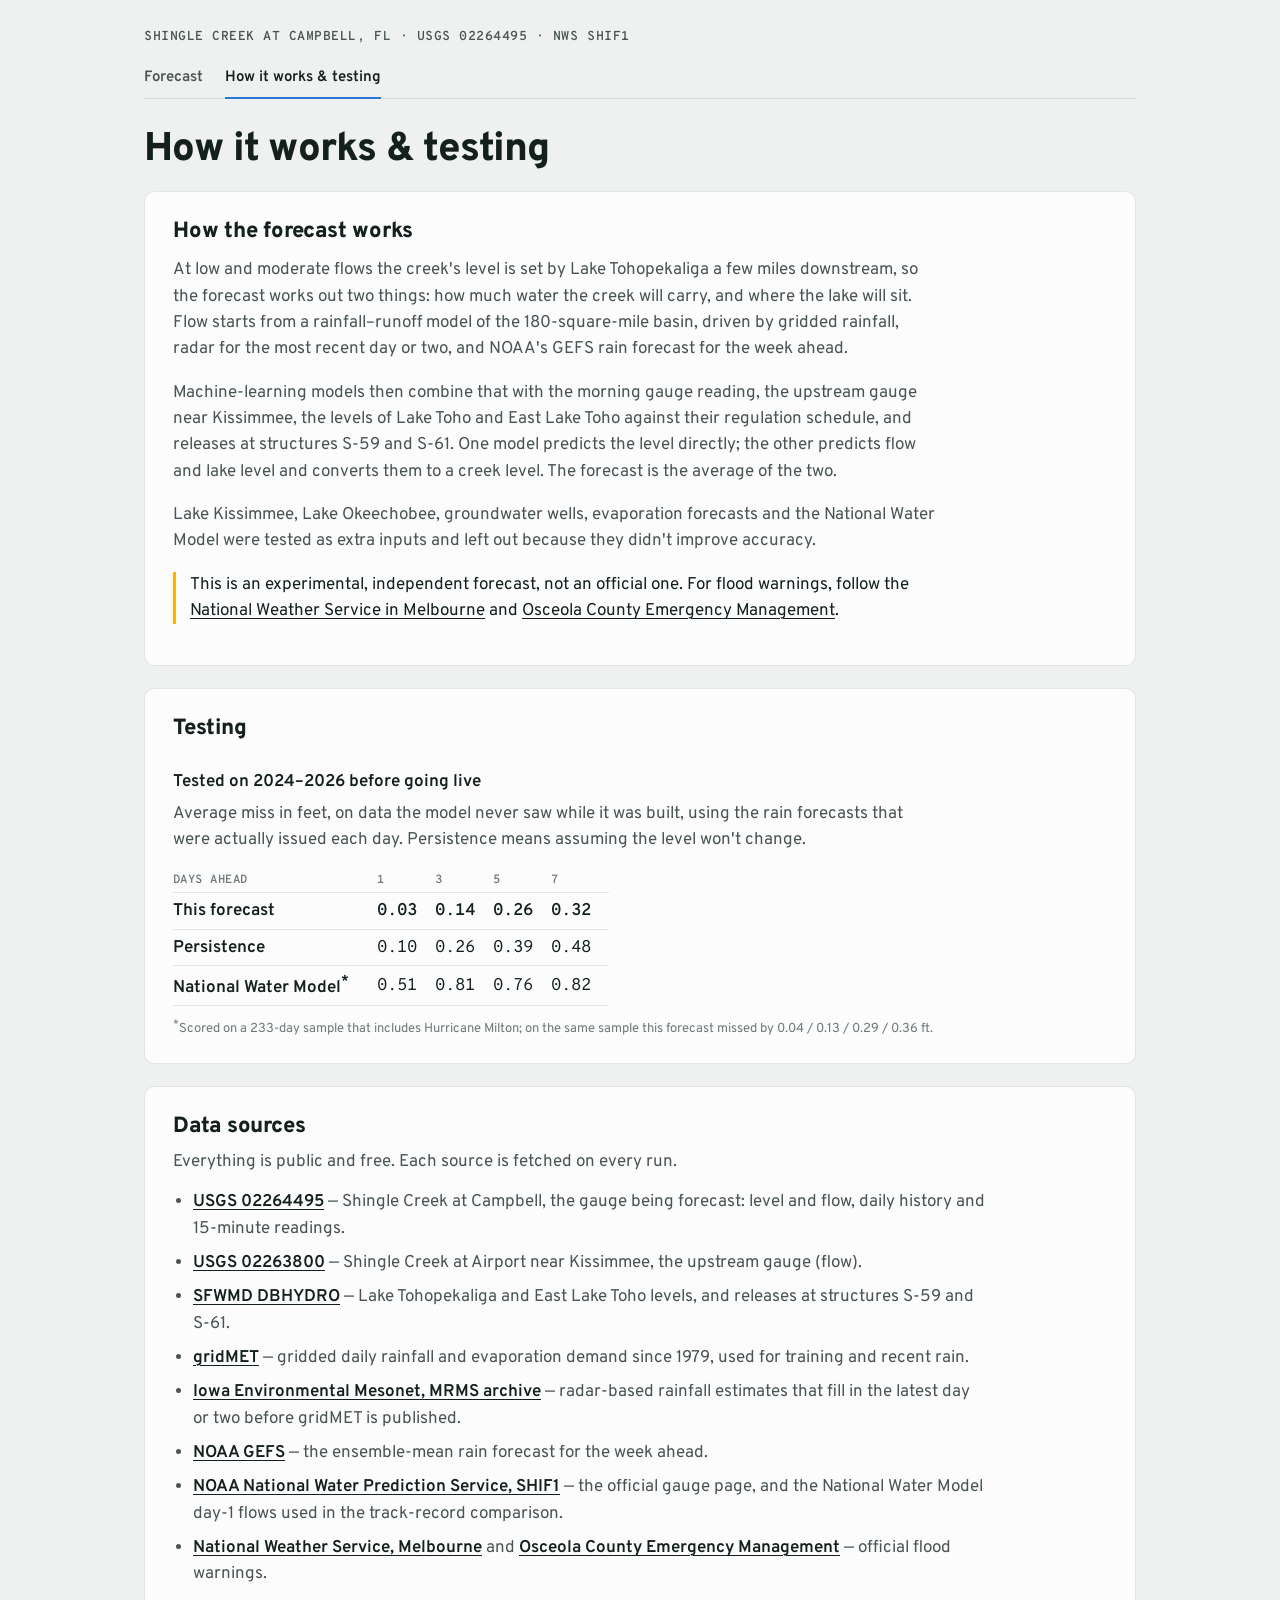
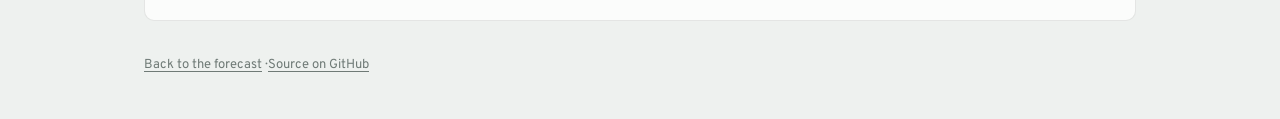
==== site/how-it-works.html @ d3f6a832 "Move how-it-works and testing to their own tab; add NOAA gauge link The front page is now just the l" ====
<!doctype html>
<html lang="en">
<head>
  <meta charset="utf-8">
  <meta name="viewport" content="width=device-width, initial-scale=1">
  <title>How it works · Shingle Creek forecast</title>
  <meta name="description" content="How the Shingle Creek forecast is built, how it was tested, and where the data comes from.">
  <link rel="icon" href="data:image/svg+xml,%3Csvg xmlns='http://www.w3.org/2000/svg' viewBox='0 0 32 32'%3E%3Crect x='6' y='1' width='20' height='30' rx='2' fill='%23fff' stroke='%23111' stroke-width='2'/%3E%3Cpath d='M9 5h7v2H11v2h5v2H11v2h5v2H9z' fill='%23111'/%3E%3Crect x='7' y='19' width='18' height='11' fill='%232a78d6'/%3E%3C/svg%3E">
  <link rel="preconnect" href="https://fonts.googleapis.com">
  <link rel="preconnect" href="https://fonts.gstatic.com" crossorigin>
  <link href="https://fonts.googleapis.com/css2?family=Overpass:wght@400;600;800&family=Overpass+Mono:wght@400;600&display=swap" rel="stylesheet">
  <link rel="stylesheet" href="style.css">
</head>
<body>
  <header class="masthead">
    <p class="eyebrow">Shingle Creek at Campbell, FL · USGS 02264495 · NWS SHIF1</p>
    <nav class="tabs" aria-label="Pages">
      <a href="./">Forecast</a>
      <a href="how-it-works.html" aria-current="page">How it works &amp; testing</a>
    </nav>
  </header>

  <main>
    <h1 class="page-title">How it works &amp; testing</h1>
    <section class="panel how" aria-labelledby="how-heading">
      <h2 id="how-heading">How the forecast works</h2>
      <p>At low and moderate flows the creek's level is set by Lake Tohopekaliga a few miles downstream, so the forecast works out two things: how much water the creek will carry, and where the lake will sit. Flow starts from a rainfall–runoff model of the 180-square-mile basin, driven by gridded rainfall, radar for the most recent day or two, and NOAA's GEFS rain forecast for the week ahead.</p>
      <p>Machine-learning models then combine that with the morning gauge reading, the upstream gauge near Kissimmee, the levels of Lake Toho and East Lake Toho against their regulation schedule, and releases at structures S-59 and S-61. One model predicts the level directly; the other predicts flow and lake level and converts them to a creek level. The forecast is the average of the two.</p>
      <p>Lake Kissimmee, Lake Okeechobee, groundwater wells, evaporation forecasts and the National Water Model were tested as extra inputs and left out because they didn't improve accuracy.</p>
      <p class="disclaimer">This is an experimental, independent forecast, not an official one. For flood warnings, follow the <a href="https://www.weather.gov/mlb/">National Weather Service in Melbourne</a> and <a href="https://www.osceola.org/agencies-departments/emergency-management/">Osceola County Emergency Management</a>.</p>
    </section>
    <section class="panel" aria-labelledby="test-heading">
      <h2 id="test-heading">Testing</h2>
      <h3>Tested on 2024–2026 before going live</h3>
      <p class="lede">Average miss in feet, on data the model never saw while it was built, using the rain forecasts that were actually issued each day. Persistence means assuming the level won't change.</p>
      <table class="results">
        <thead><tr><th scope="col">Days ahead</th><th scope="col">1</th><th scope="col">3</th><th scope="col">5</th><th scope="col">7</th></tr></thead>
        <tbody>
          <tr><th scope="row">This forecast</th><td>0.03</td><td>0.14</td><td>0.26</td><td>0.32</td></tr>
          <tr><th scope="row">Persistence</th><td>0.10</td><td>0.26</td><td>0.39</td><td>0.48</td></tr>
          <tr><th scope="row">National Water Model<sup>*</sup></th><td>0.51</td><td>0.81</td><td>0.76</td><td>0.82</td></tr>
        </tbody>
      </table>
      <p class="note"><sup>*</sup>Scored on a 233-day sample that includes Hurricane Milton; on the same sample this forecast missed by 0.04 / 0.13 / 0.29 / 0.36 ft.</p>
    </section>
    <section class="panel" aria-labelledby="src-heading">
      <h2 id="src-heading">Data sources</h2>
      <p class="lede">Everything is public and free. Each source is fetched on every run.</p>
      <ul class="sources">
        <li><a href="https://waterdata.usgs.gov/monitoring-location/02264495/">USGS 02264495</a> — Shingle Creek at Campbell, the gauge being forecast: level and flow, daily history and 15-minute readings.</li>
        <li><a href="https://waterdata.usgs.gov/monitoring-location/02263800/">USGS 02263800</a> — Shingle Creek at Airport near Kissimmee, the upstream gauge (flow).</li>
        <li><a href="https://www.sfwmd.gov/science-data/dbhydro">SFWMD DBHYDRO</a> — Lake Tohopekaliga and East Lake Toho levels, and releases at structures S-59 and S-61.</li>
        <li><a href="https://www.climatologylab.org/gridmet.html">gridMET</a> — gridded daily rainfall and evaporation demand since 1979, used for training and recent rain.</li>
        <li><a href="https://mesonet.agron.iastate.edu/">Iowa Environmental Mesonet, MRMS archive</a> — radar-based rainfall estimates that fill in the latest day or two before gridMET is published.</li>
        <li><a href="https://registry.opendata.aws/noaa-gefs/">NOAA GEFS</a> — the ensemble-mean rain forecast for the week ahead.</li>
        <li><a href="https://water.noaa.gov/gauges/shif1">NOAA National Water Prediction Service, SHIF1</a> — the official gauge page, and the National Water Model day-1 flows used in the track-record comparison.</li>
        <li><a href="https://www.weather.gov/mlb/">National Weather Service, Melbourne</a> and <a href="https://www.osceola.org/agencies-departments/emergency-management/">Osceola County Emergency Management</a> — official flood warnings.</li>
      </ul>
    </section>
  </main>

  <footer class="footer">
    <p><a href="./">Back to the forecast</a> · <a href="https://github.com/hunterjackson/shingle-creek-forecast">Source on GitHub</a></p>
  </footer>
</body>
</html>
---- site/style.css ----
/* Shingle Creek forecast — tokens first; the chart and gauge read them by role. */
:root {
  color-scheme: light;
  --page: #eef1ef;
  --surface: #fbfcfb;
  --ink: #14201c;
  --ink-2: #4a5550;
  --muted: #6f7a76;
  --grid: #e2e6e4;
  --axis: #c2c9c6;
  --border: rgba(20, 32, 28, 0.10);
  --obs: #2f3936;
  --fc: #2a78d6;
  --fc-wash: rgba(42, 120, 214, 0.13);
  --board: #ffffff;
  --board-ink: #111111;
  --board-red: #c8102e;
  --water: rgba(42, 120, 214, 0.30);
  --water-edge: #1c5cab;
  /* flood categories (status — always shown with a label) */
  --cat-normal: #0ca30c;
  --cat-action: #fab219;
  --cat-minor: #ec835a;
  --cat-moderate: #d03b3b;
  --cat-major: #9b3fc9;
  --tooltip-bg: #14201c;
  --tooltip-ink: #f3f5f4;
  --font: "Overpass", system-ui, -apple-system, "Segoe UI", sans-serif;
  --mono: "Overpass Mono", ui-monospace, "SFMono-Regular", Menlo, monospace;
}
@media (prefers-color-scheme: dark) {
  :root:where(:not([data-theme="light"])) {
    color-scheme: dark;
    --page: #0c1110;
    --surface: #141a18;
    --ink: #e8ecea;
    --ink-2: #b8c1bd;
    --muted: #8b9591;
    --grid: #232c29;
    --axis: #36413d;
    --border: rgba(255, 255, 255, 0.10);
    --obs: #c9d1ce;
    --fc: #3987e5;
    --fc-wash: rgba(57, 135, 229, 0.18);
    --board: #e4e8e6;
    --board-ink: #111111;
    --board-red: #b30e29;
    --water: rgba(57, 135, 229, 0.42);
    --water-edge: #6da7ec;
    --tooltip-bg: #e8ecea;
    --tooltip-ink: #0c1110;
  }
}
:root[data-theme="dark"] {
  color-scheme: dark;
  --page: #0c1110; --surface: #141a18; --ink: #e8ecea; --ink-2: #b8c1bd; --muted: #8b9591;
  --grid: #232c29; --axis: #36413d; --border: rgba(255, 255, 255, 0.10); --obs: #c9d1ce;
  --fc: #3987e5; --fc-wash: rgba(57, 135, 229, 0.18); --board: #e4e8e6; --board-ink: #111111;
  --board-red: #b30e29; --water: rgba(57, 135, 229, 0.42); --water-edge: #6da7ec;
  --tooltip-bg: #e8ecea; --tooltip-ink: #0c1110;
}

* { box-sizing: border-box; }
html { -webkit-text-size-adjust: 100%; }
body {
  margin: 0;
  background: var(--page);
  color: var(--ink);
  font: 400 17px/1.55 var(--font);
}
a { color: inherit; text-decoration-thickness: 1px; text-underline-offset: 3px; }
a:hover { color: var(--fc); }
:focus-visible { outline: 2px solid var(--fc); outline-offset: 2px; border-radius: 2px; }
.sr-only { position: absolute; width: 1px; height: 1px; overflow: hidden; clip: rect(0 0 0 0); white-space: nowrap; }

.masthead, main, .footer { max-width: 1040px; margin: 0 auto; padding: 0 24px; }
.masthead { padding-top: 28px; }
.eyebrow {
  margin: 0;
  font: 600 13px/1.4 var(--mono);
  letter-spacing: 0.04em;
  text-transform: uppercase;
  color: var(--ink-2);
}

/* ---------- hero: gauge + reading ---------- */
.hero {
  display: grid;
  grid-template-columns: minmax(200px, 300px) 1fr;
  gap: 40px;
  align-items: start;
  padding: 20px 0 36px;
}
.gauge { margin: 0; }
.gauge svg { display: block; width: 100%; height: auto; overflow: visible; }
.gauge text { font-family: var(--mono); }

.stage {
  margin: 8px 0 0;
  font: 800 clamp(64px, 11vw, 112px)/0.9 var(--font);
  letter-spacing: -0.03em;
}
.stage .unit { font-size: 0.32em; font-weight: 600; letter-spacing: 0; margin-left: 0.18em; color: var(--ink-2); }
.status-row { display: flex; flex-wrap: wrap; align-items: center; gap: 10px 16px; margin: 18px 0 0; }
.chip {
  display: inline-flex; align-items: center; gap: 8px;
  padding: 4px 12px 3px 8px;
  border: 1px solid var(--border); border-radius: 999px;
  background: var(--surface);
  font: 600 15px/1.4 var(--font);
}
.chip-icon { width: 12px; height: 12px; border-radius: 3px; background: var(--muted); }
.chip[data-cat="normal"] .chip-icon { background: var(--cat-normal); border-radius: 50%; }
.chip[data-cat="action"] .chip-icon { background: var(--cat-action); }
.chip[data-cat="minor"] .chip-icon { background: var(--cat-minor); }
.chip[data-cat="moderate"] .chip-icon { background: var(--cat-moderate); }
.chip[data-cat="major"] .chip-icon { background: var(--cat-major); }
.trend { font: 600 15px/1.4 var(--font); color: var(--ink-2); }
.as-of { margin: 6px 0 0; font: 400 14px/1.4 var(--mono); color: var(--muted); }
.headline { margin: 22px 0 18px; font: 600 clamp(20px, 2.4vw, 25px)/1.35 var(--font); max-width: 34ch; }

.week { width: 100%; border-collapse: collapse; font-size: 15px; }
.week th, .week td { padding: 7px 10px 6px 0; text-align: left; border-bottom: 1px solid var(--grid); }
.week thead th { font: 600 12px/1.3 var(--mono); text-transform: uppercase; letter-spacing: 0.04em; color: var(--muted); }
.week td { font-family: var(--mono); font-variant-numeric: tabular-nums; }
.week td:first-child { font-family: var(--font); font-weight: 600; }
.week .flag { display: inline-block; width: 8px; height: 8px; border-radius: 2px; margin-left: 6px; vertical-align: 1px; }
.note { margin: 10px 0 0; font-size: 13px; color: var(--muted); }

/* ---------- panels ---------- */
.panel {
  background: var(--surface);
  border: 1px solid var(--border);
  border-radius: 10px;
  padding: 26px 28px 24px;
  margin: 0 0 22px;
}
.panel h2 { margin: 0; font: 800 22px/1.25 var(--font); letter-spacing: -0.01em; }
.panel h3 { margin: 28px 0 0; font: 600 17px/1.3 var(--font); }
.panel-head { display: flex; flex-wrap: wrap; align-items: baseline; justify-content: space-between; gap: 8px 24px; margin-bottom: 14px; }
.lede { margin: 8px 0 14px; color: var(--ink-2); max-width: 68ch; }

.legend { display: flex; flex-wrap: wrap; gap: 6px 18px; margin: 0; padding: 0; list-style: none; font-size: 14px; color: var(--ink-2); }
.legend li { display: inline-flex; align-items: center; gap: 7px; }
.key { display: inline-block; width: 18px; }
.key-obs { height: 2px; background: var(--obs); border-radius: 1px; }
.key-fc { height: 2px; background: var(--fc); border-radius: 1px; }
.key-band { height: 10px; background: var(--fc-wash); border-radius: 2px; }

.hydro { position: relative; width: 100%; }
.hydro svg { display: block; width: 100%; height: auto; touch-action: pan-y; }
.hydro text { font-family: var(--mono); font-size: 11px; fill: var(--muted); }
.hydro .flood-label { font-family: var(--font); font-size: 12px; fill: var(--ink-2); }

.data-table { margin-top: 14px; font-size: 14px; }
.data-table summary { cursor: pointer; color: var(--ink-2); }
.data-table table, .results { border-collapse: collapse; margin-top: 10px; }
.data-table th, .data-table td, .results th, .results td { padding: 5px 18px 4px 0; text-align: left; border-bottom: 1px solid var(--grid); }
.data-table td, .results td { font-family: var(--mono); font-variant-numeric: tabular-nums; }
.results thead th { font: 600 12px/1.3 var(--mono); text-transform: uppercase; letter-spacing: 0.04em; color: var(--muted); }
.results tbody th { font-weight: 600; padding-right: 28px; }
.results tbody tr:first-child td { font-weight: 600; }

.record-table { border-collapse: collapse; width: 100%; max-width: 640px; font-size: 15px; }
.record-table th, .record-table td { padding: 6px 16px 5px 0; text-align: left; border-bottom: 1px solid var(--grid); }
.record-table td { font-family: var(--mono); font-variant-numeric: tabular-nums; }
.record-table thead th { font: 600 12px/1.3 var(--mono); text-transform: uppercase; letter-spacing: 0.04em; color: var(--muted); }
.empty { padding: 14px 16px; border: 1px dashed var(--axis); border-radius: 8px; color: var(--ink-2); max-width: 640px; }

.raw-links { margin: 0; padding-left: 20px; color: var(--ink-2); }
.raw-links li { margin: 6px 0; }
.raw-links a { font: 600 15px/1.4 var(--mono); color: var(--ink); }
.how p { max-width: 70ch; color: var(--ink-2); }
.how p:first-of-type { margin-top: 12px; }
.disclaimer { padding-left: 14px; border-left: 3px solid var(--cat-action); color: var(--ink) !important; }

.footer { padding-top: 8px; padding-bottom: 40px; font-size: 13px; color: var(--muted); }
.footer p { margin: 4px 0; }

.tooltip {
  position: fixed; z-index: 10; pointer-events: none;
  min-width: 150px; padding: 9px 11px 8px;
  background: var(--tooltip-bg); color: var(--tooltip-ink);
  border-radius: 6px; font-size: 13px; line-height: 1.45;
  box-shadow: 0 4px 18px rgba(0, 0, 0, 0.18);
}
.tooltip .tt-date { font: 600 12px/1.3 var(--mono); opacity: 0.75; margin-bottom: 4px; }
.tooltip .tt-row { display: flex; align-items: center; gap: 8px; }
.tooltip .tt-row b { font: 600 14px/1.4 var(--mono); }
.tooltip .tt-key { display: inline-block; width: 12px; height: 2px; border-radius: 1px; }

/* water surface ripple on the gauge */
@keyframes drift { from { transform: translateX(0); } to { transform: translateX(-24px); } }
.ripple { animation: drift 4s linear infinite; }
@media (prefers-reduced-motion: reduce) { .ripple { animation: none; } }

@media (max-width: 760px) {
  body { font-size: 16px; }
  .masthead, main, .footer { padding: 0 16px; }
  .masthead { padding-top: 20px; }
  .hero { grid-template-columns: 1fr; gap: 18px; }
  .gauge { max-width: 300px; order: 2; }
  .headline { font-size: 19px; }
  .week { font-size: 14px; }
  .week th, .week td { padding-right: 6px; }
  .panel { padding: 20px 16px 18px; border-radius: 8px; }
}

/* ---------- tabs + secondary page ---------- */
.tabs { display: flex; flex-wrap: wrap; gap: 4px 22px; margin: 14px 0 0; border-bottom: 1px solid var(--border); }
.tabs a { padding: 8px 0 9px; margin-bottom: -1px; text-decoration: none; color: var(--ink-2); font: 600 15px/1.3 var(--font); border-bottom: 2px solid transparent; }
.tabs a:hover { color: var(--ink); }
.tabs a[aria-current="page"] { color: var(--ink); border-bottom-color: var(--fc); }
.page-title { margin: 28px 0 18px; font: 800 clamp(28px, 4vw, 40px)/1.15 var(--font); letter-spacing: -0.02em; }
.live-link { margin-top: 12px; }
.sources { margin: 0; padding-left: 20px; color: var(--ink-2); }
.sources li { margin: 8px 0; max-width: 72ch; }
.sources a { font-weight: 600; color: var(--ink); }
.foot-disclaimer { margin: 0 0 14px; font-size: 14px; color: var(--ink) !important; }
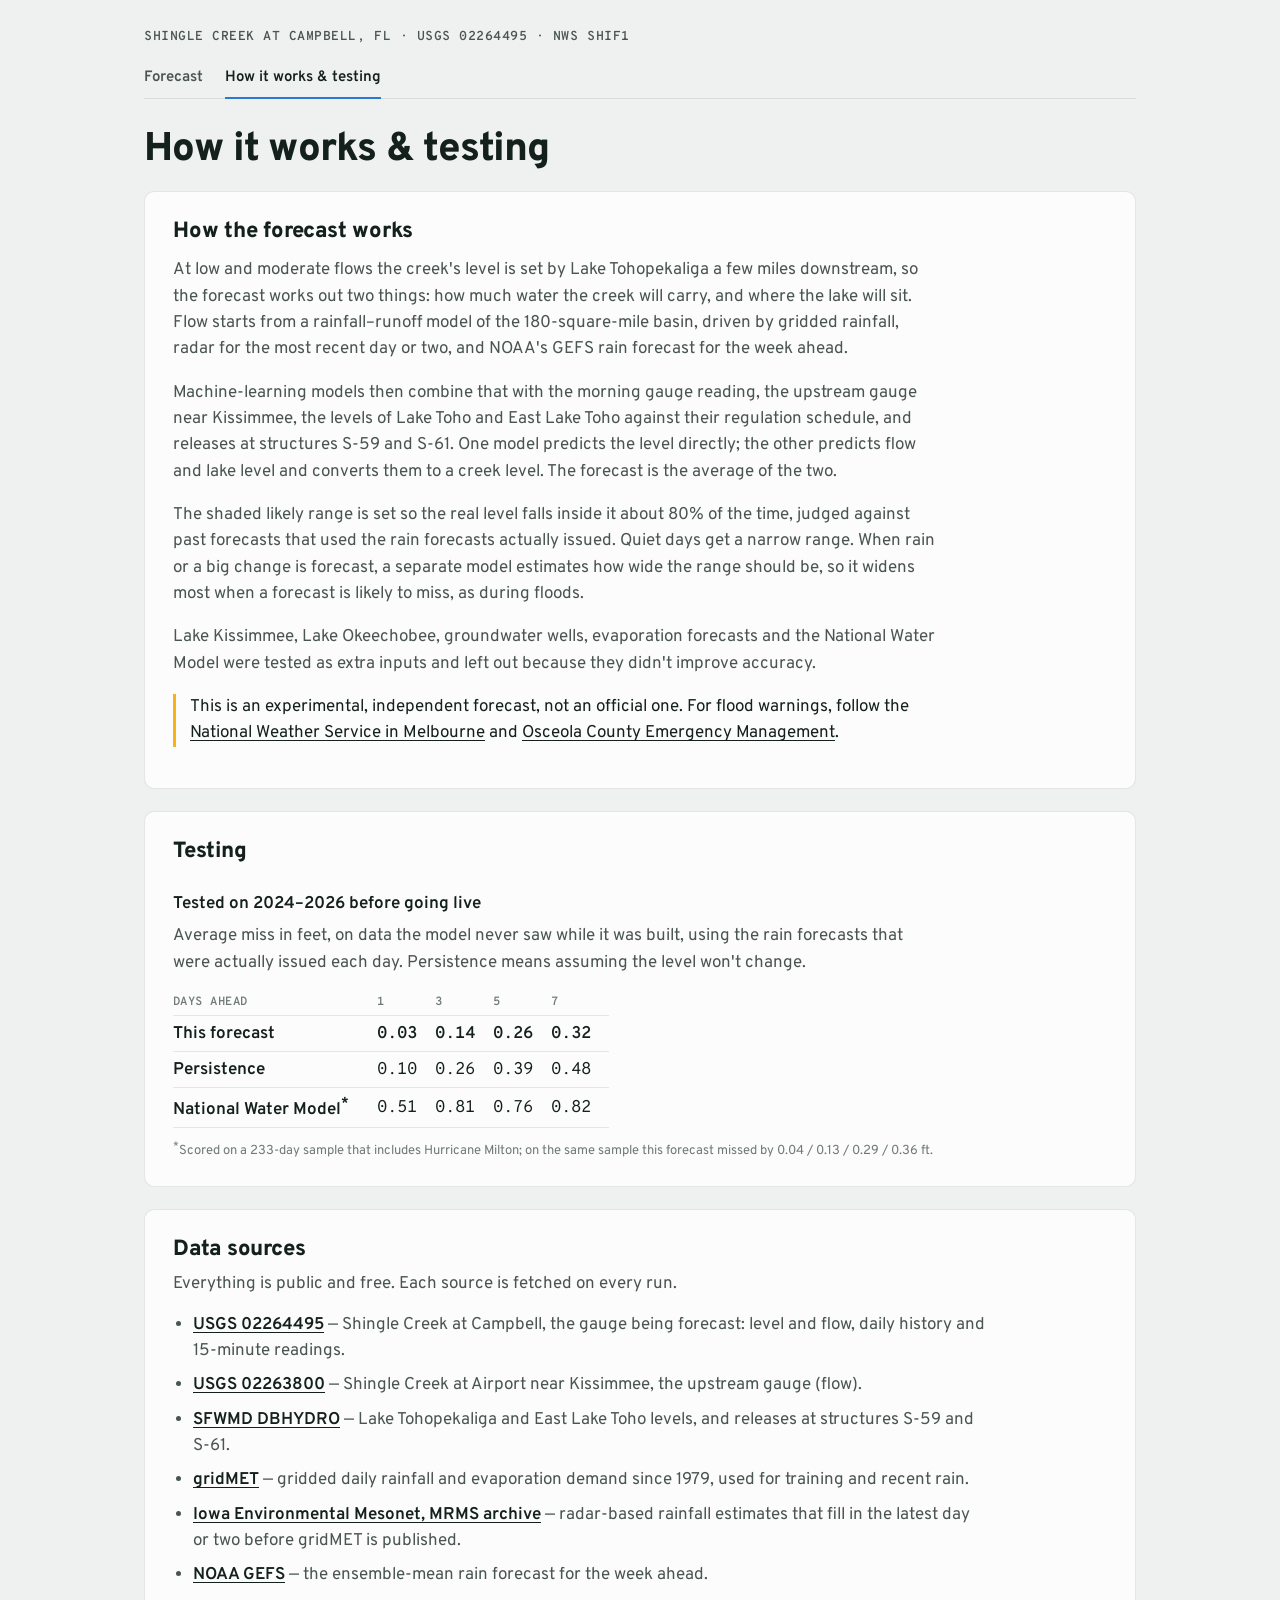
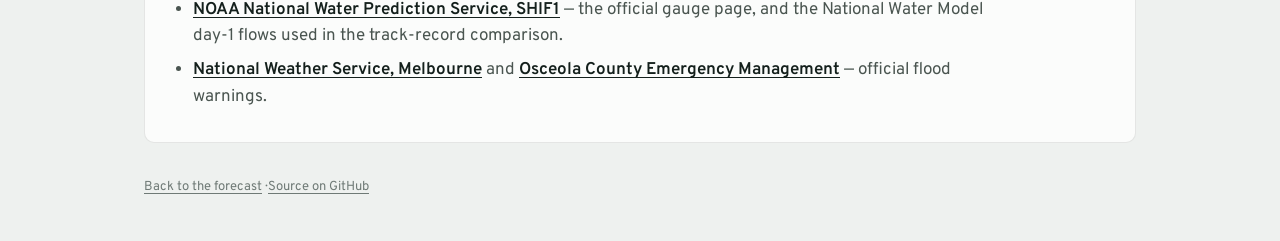
==== commit 7cfac5ab: "Explain the likely range on the how-it-works page The paragraph listed in 7b4b28c's message was not " ====
--- a/site/how-it-works.html
+++ b/site/how-it-works.html
@@ -26,6 +26,7 @@
       <h2 id="how-heading">How the forecast works</h2>
       <p>At low and moderate flows the creek's level is set by Lake Tohopekaliga a few miles downstream, so the forecast works out two things: how much water the creek will carry, and where the lake will sit. Flow starts from a rainfall–runoff model of the 180-square-mile basin, driven by gridded rainfall, radar for the most recent day or two, and NOAA's GEFS rain forecast for the week ahead.</p>
       <p>Machine-learning models then combine that with the morning gauge reading, the upstream gauge near Kissimmee, the levels of Lake Toho and East Lake Toho against their regulation schedule, and releases at structures S-59 and S-61. One model predicts the level directly; the other predicts flow and lake level and converts them to a creek level. The forecast is the average of the two.</p>
+      <p>The shaded likely range is set so the real level falls inside it about 80% of the time, judged against past forecasts that used the rain forecasts actually issued. Quiet days get a narrow range. When rain or a big change is forecast, a separate model estimates how wide the range should be, so it widens most when a forecast is likely to miss, as during floods.</p>
       <p>Lake Kissimmee, Lake Okeechobee, groundwater wells, evaporation forecasts and the National Water Model were tested as extra inputs and left out because they didn't improve accuracy.</p>
       <p class="disclaimer">This is an experimental, independent forecast, not an official one. For flood warnings, follow the <a href="https://www.weather.gov/mlb/">National Weather Service in Melbourne</a> and <a href="https://www.osceola.org/agencies-departments/emergency-management/">Osceola County Emergency Management</a>.</p>
     </section>
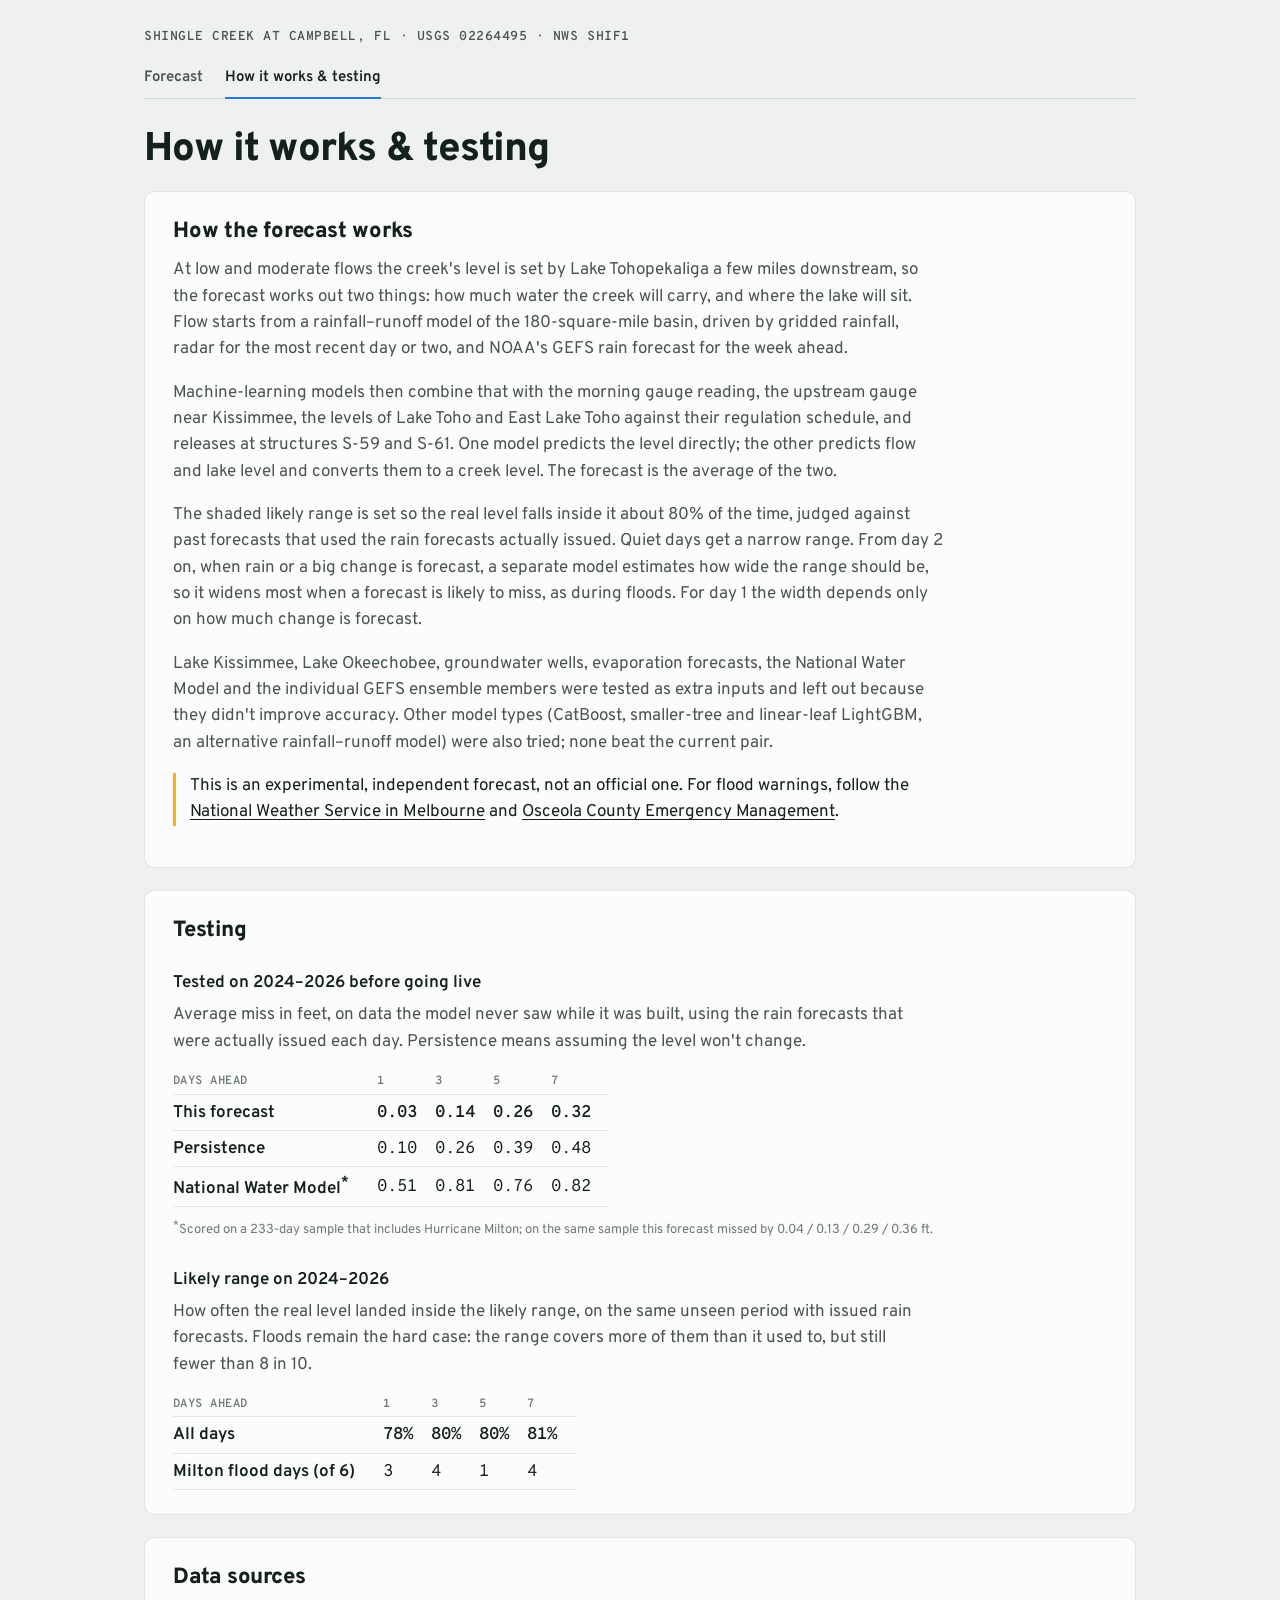
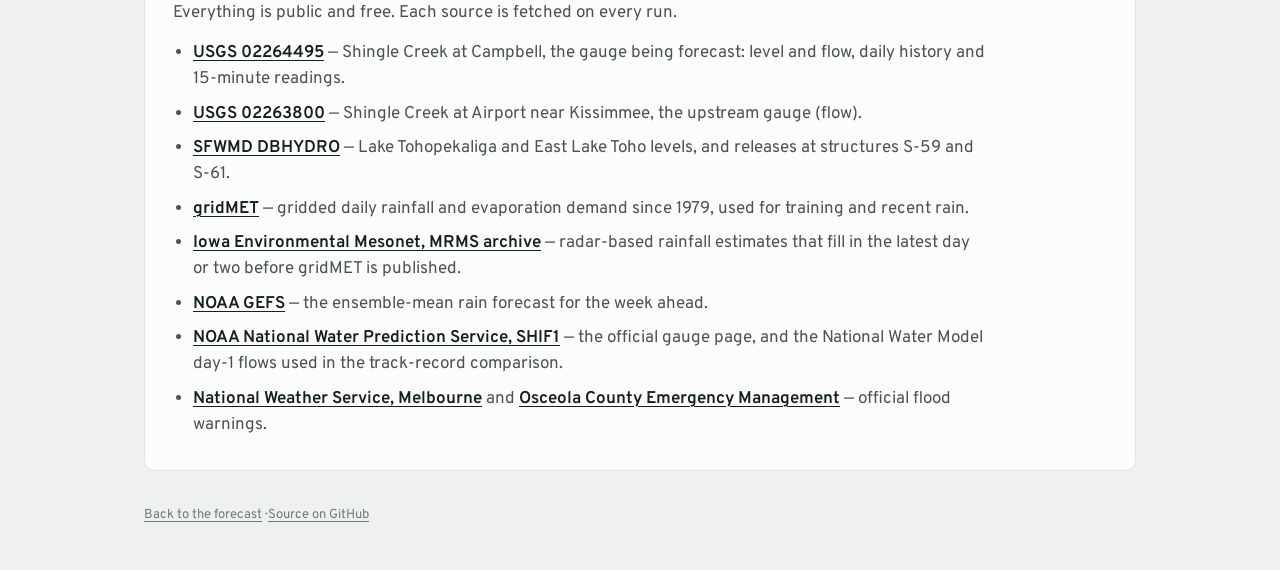
==== commit 07c377bb: "Site: bring how-it-works in line with the new likely range and test results - Range paragraph: learn" ====
--- a/site/how-it-works.html
+++ b/site/how-it-works.html
@@ -26,8 +26,8 @@
       <h2 id="how-heading">How the forecast works</h2>
       <p>At low and moderate flows the creek's level is set by Lake Tohopekaliga a few miles downstream, so the forecast works out two things: how much water the creek will carry, and where the lake will sit. Flow starts from a rainfall–runoff model of the 180-square-mile basin, driven by gridded rainfall, radar for the most recent day or two, and NOAA's GEFS rain forecast for the week ahead.</p>
       <p>Machine-learning models then combine that with the morning gauge reading, the upstream gauge near Kissimmee, the levels of Lake Toho and East Lake Toho against their regulation schedule, and releases at structures S-59 and S-61. One model predicts the level directly; the other predicts flow and lake level and converts them to a creek level. The forecast is the average of the two.</p>
-      <p>The shaded likely range is set so the real level falls inside it about 80% of the time, judged against past forecasts that used the rain forecasts actually issued. Quiet days get a narrow range. When rain or a big change is forecast, a separate model estimates how wide the range should be, so it widens most when a forecast is likely to miss, as during floods.</p>
-      <p>Lake Kissimmee, Lake Okeechobee, groundwater wells, evaporation forecasts and the National Water Model were tested as extra inputs and left out because they didn't improve accuracy.</p>
+      <p>The shaded likely range is set so the real level falls inside it about 80% of the time, judged against past forecasts that used the rain forecasts actually issued. Quiet days get a narrow range. From day 2 on, when rain or a big change is forecast, a separate model estimates how wide the range should be, so it widens most when a forecast is likely to miss, as during floods. For day 1 the width depends only on how much change is forecast.</p>
+      <p>Lake Kissimmee, Lake Okeechobee, groundwater wells, evaporation forecasts, the National Water Model and the individual GEFS ensemble members were tested as extra inputs and left out because they didn't improve accuracy. Other model types (CatBoost, smaller-tree and linear-leaf LightGBM, an alternative rainfall–runoff model) were also tried; none beat the current pair.</p>
       <p class="disclaimer">This is an experimental, independent forecast, not an official one. For flood warnings, follow the <a href="https://www.weather.gov/mlb/">National Weather Service in Melbourne</a> and <a href="https://www.osceola.org/agencies-departments/emergency-management/">Osceola County Emergency Management</a>.</p>
     </section>
     <section class="panel" aria-labelledby="test-heading">
@@ -43,6 +43,15 @@
         </tbody>
       </table>
       <p class="note"><sup>*</sup>Scored on a 233-day sample that includes Hurricane Milton; on the same sample this forecast missed by 0.04 / 0.13 / 0.29 / 0.36 ft.</p>
+      <h3>Likely range on 2024–2026</h3>
+      <p class="lede">How often the real level landed inside the likely range, on the same unseen period with issued rain forecasts. Floods remain the hard case: the range covers more of them than it used to, but still fewer than 8 in 10.</p>
+      <table class="results">
+        <thead><tr><th scope="col">Days ahead</th><th scope="col">1</th><th scope="col">3</th><th scope="col">5</th><th scope="col">7</th></tr></thead>
+        <tbody>
+          <tr><th scope="row">All days</th><td>78%</td><td>80%</td><td>80%</td><td>81%</td></tr>
+          <tr><th scope="row">Milton flood days (of 6)</th><td>3</td><td>4</td><td>1</td><td>4</td></tr>
+        </tbody>
+      </table>
     </section>
     <section class="panel" aria-labelledby="src-heading">
       <h2 id="src-heading">Data sources</h2>
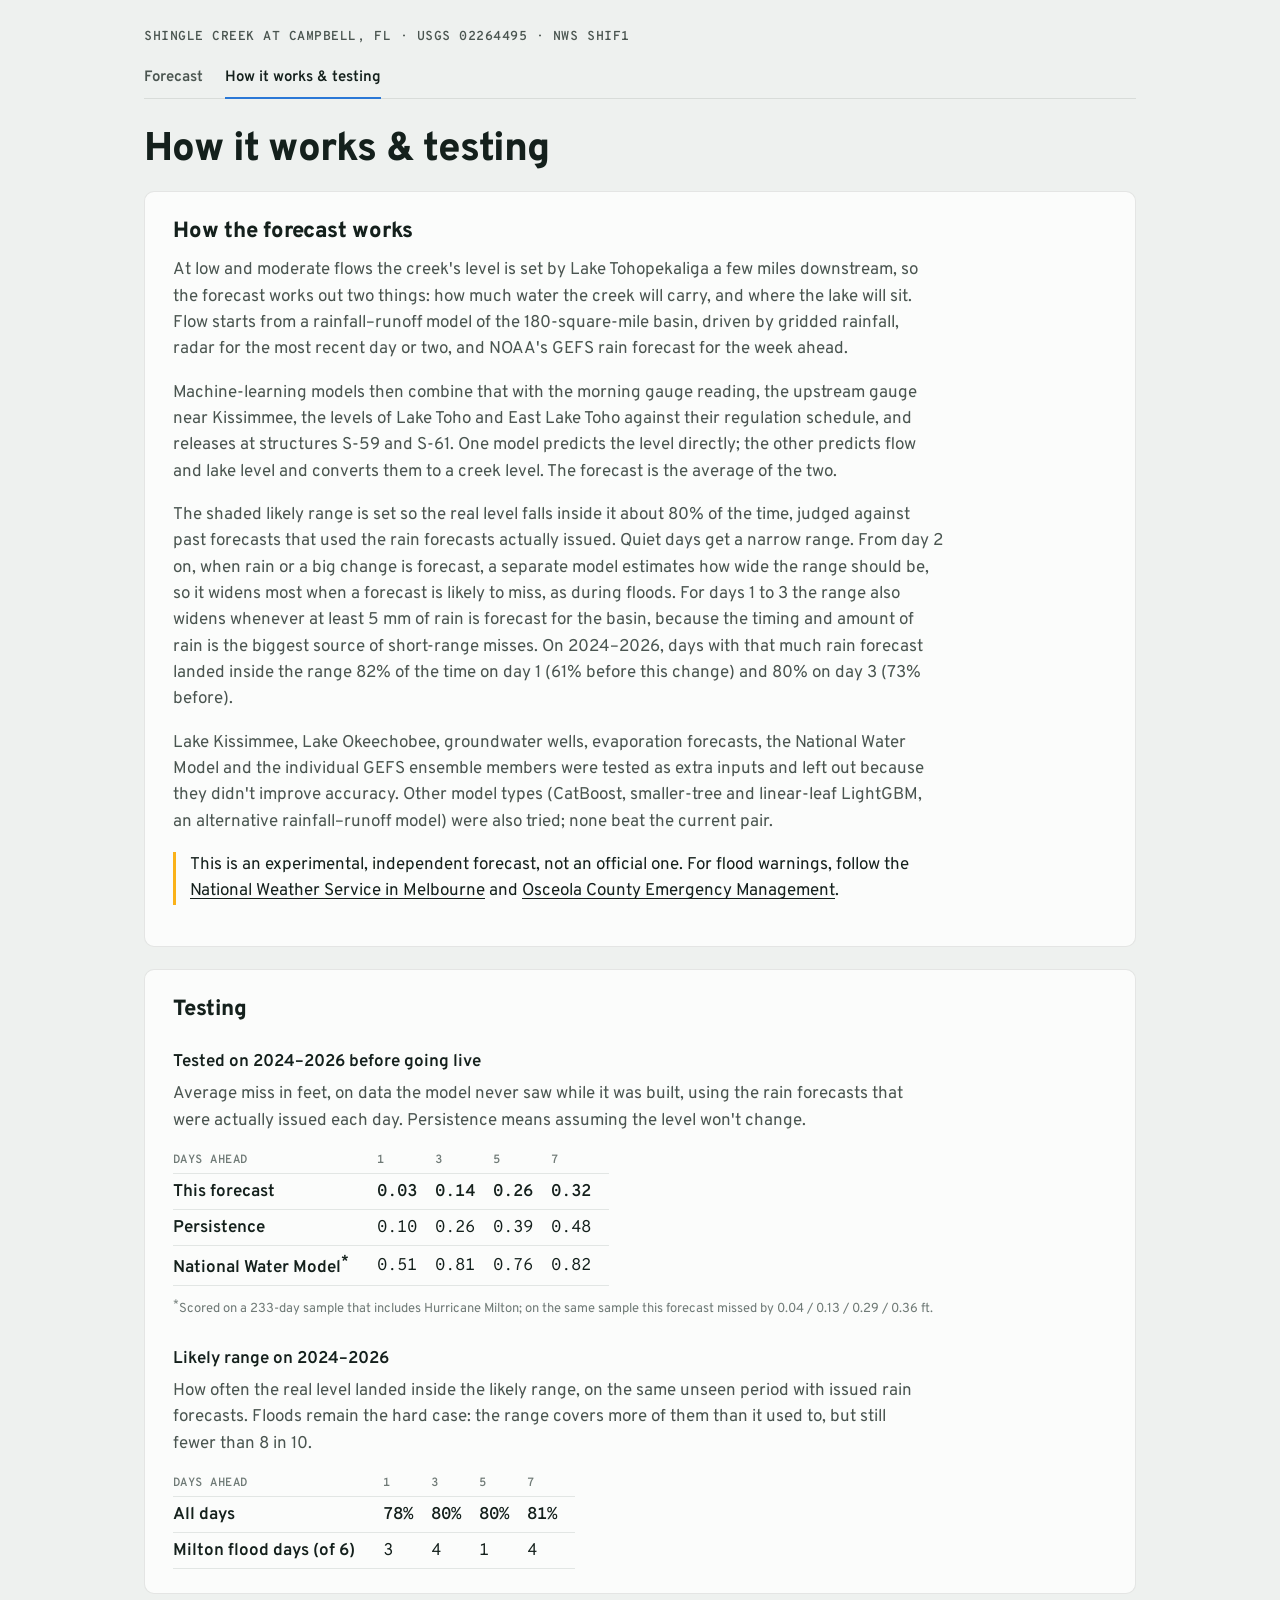
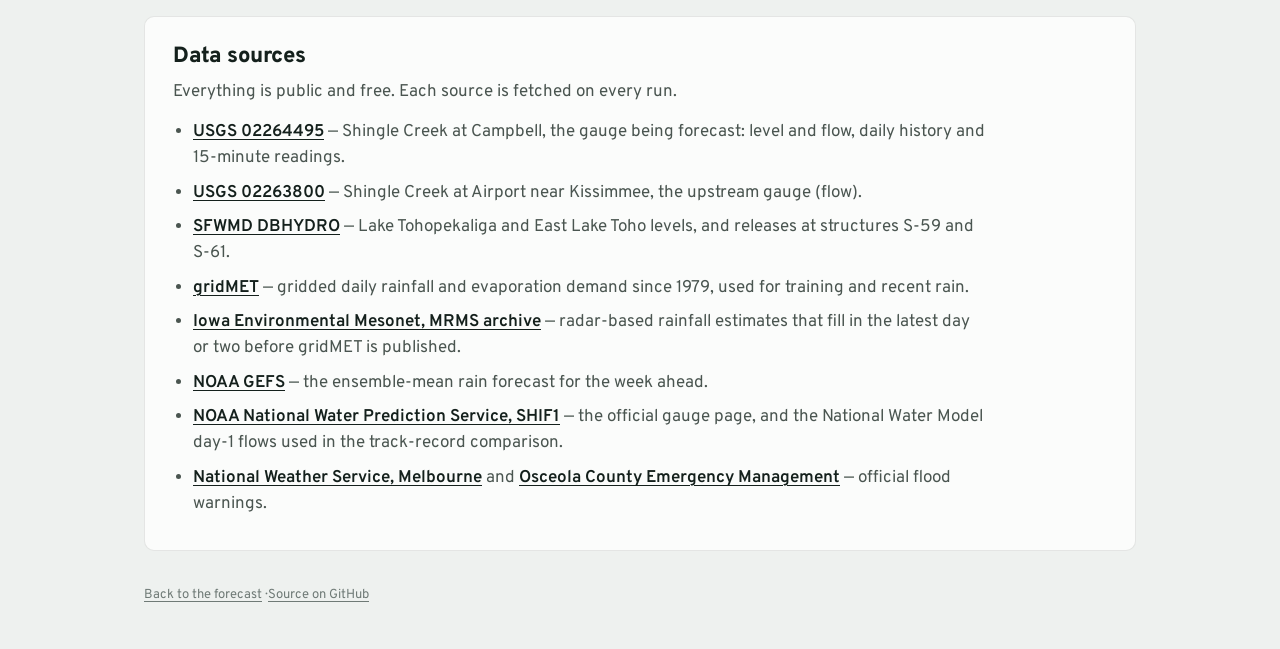
==== commit ceb97fda: "T2: likely range widens on days 1-3 when rain is forecast (WetBand) One-shot test 2024-01..2026-11-1" ====
--- a/site/how-it-works.html
+++ b/site/how-it-works.html
@@ -26,7 +26,7 @@
       <h2 id="how-heading">How the forecast works</h2>
       <p>At low and moderate flows the creek's level is set by Lake Tohopekaliga a few miles downstream, so the forecast works out two things: how much water the creek will carry, and where the lake will sit. Flow starts from a rainfall–runoff model of the 180-square-mile basin, driven by gridded rainfall, radar for the most recent day or two, and NOAA's GEFS rain forecast for the week ahead.</p>
       <p>Machine-learning models then combine that with the morning gauge reading, the upstream gauge near Kissimmee, the levels of Lake Toho and East Lake Toho against their regulation schedule, and releases at structures S-59 and S-61. One model predicts the level directly; the other predicts flow and lake level and converts them to a creek level. The forecast is the average of the two.</p>
-      <p>The shaded likely range is set so the real level falls inside it about 80% of the time, judged against past forecasts that used the rain forecasts actually issued. Quiet days get a narrow range. From day 2 on, when rain or a big change is forecast, a separate model estimates how wide the range should be, so it widens most when a forecast is likely to miss, as during floods. For day 1 the width depends only on how much change is forecast.</p>
+      <p>The shaded likely range is set so the real level falls inside it about 80% of the time, judged against past forecasts that used the rain forecasts actually issued. Quiet days get a narrow range. From day 2 on, when rain or a big change is forecast, a separate model estimates how wide the range should be, so it widens most when a forecast is likely to miss, as during floods. For days 1 to 3 the range also widens whenever at least 5&nbsp;mm of rain is forecast for the basin, because the timing and amount of rain is the biggest source of short-range misses. On 2024–2026, days with that much rain forecast landed inside the range 82% of the time on day 1 (61% before this change) and 80% on day 3 (73% before).</p>
       <p>Lake Kissimmee, Lake Okeechobee, groundwater wells, evaporation forecasts, the National Water Model and the individual GEFS ensemble members were tested as extra inputs and left out because they didn't improve accuracy. Other model types (CatBoost, smaller-tree and linear-leaf LightGBM, an alternative rainfall–runoff model) were also tried; none beat the current pair.</p>
       <p class="disclaimer">This is an experimental, independent forecast, not an official one. For flood warnings, follow the <a href="https://www.weather.gov/mlb/">National Weather Service in Melbourne</a> and <a href="https://www.osceola.org/agencies-departments/emergency-management/">Osceola County Emergency Management</a>.</p>
     </section>
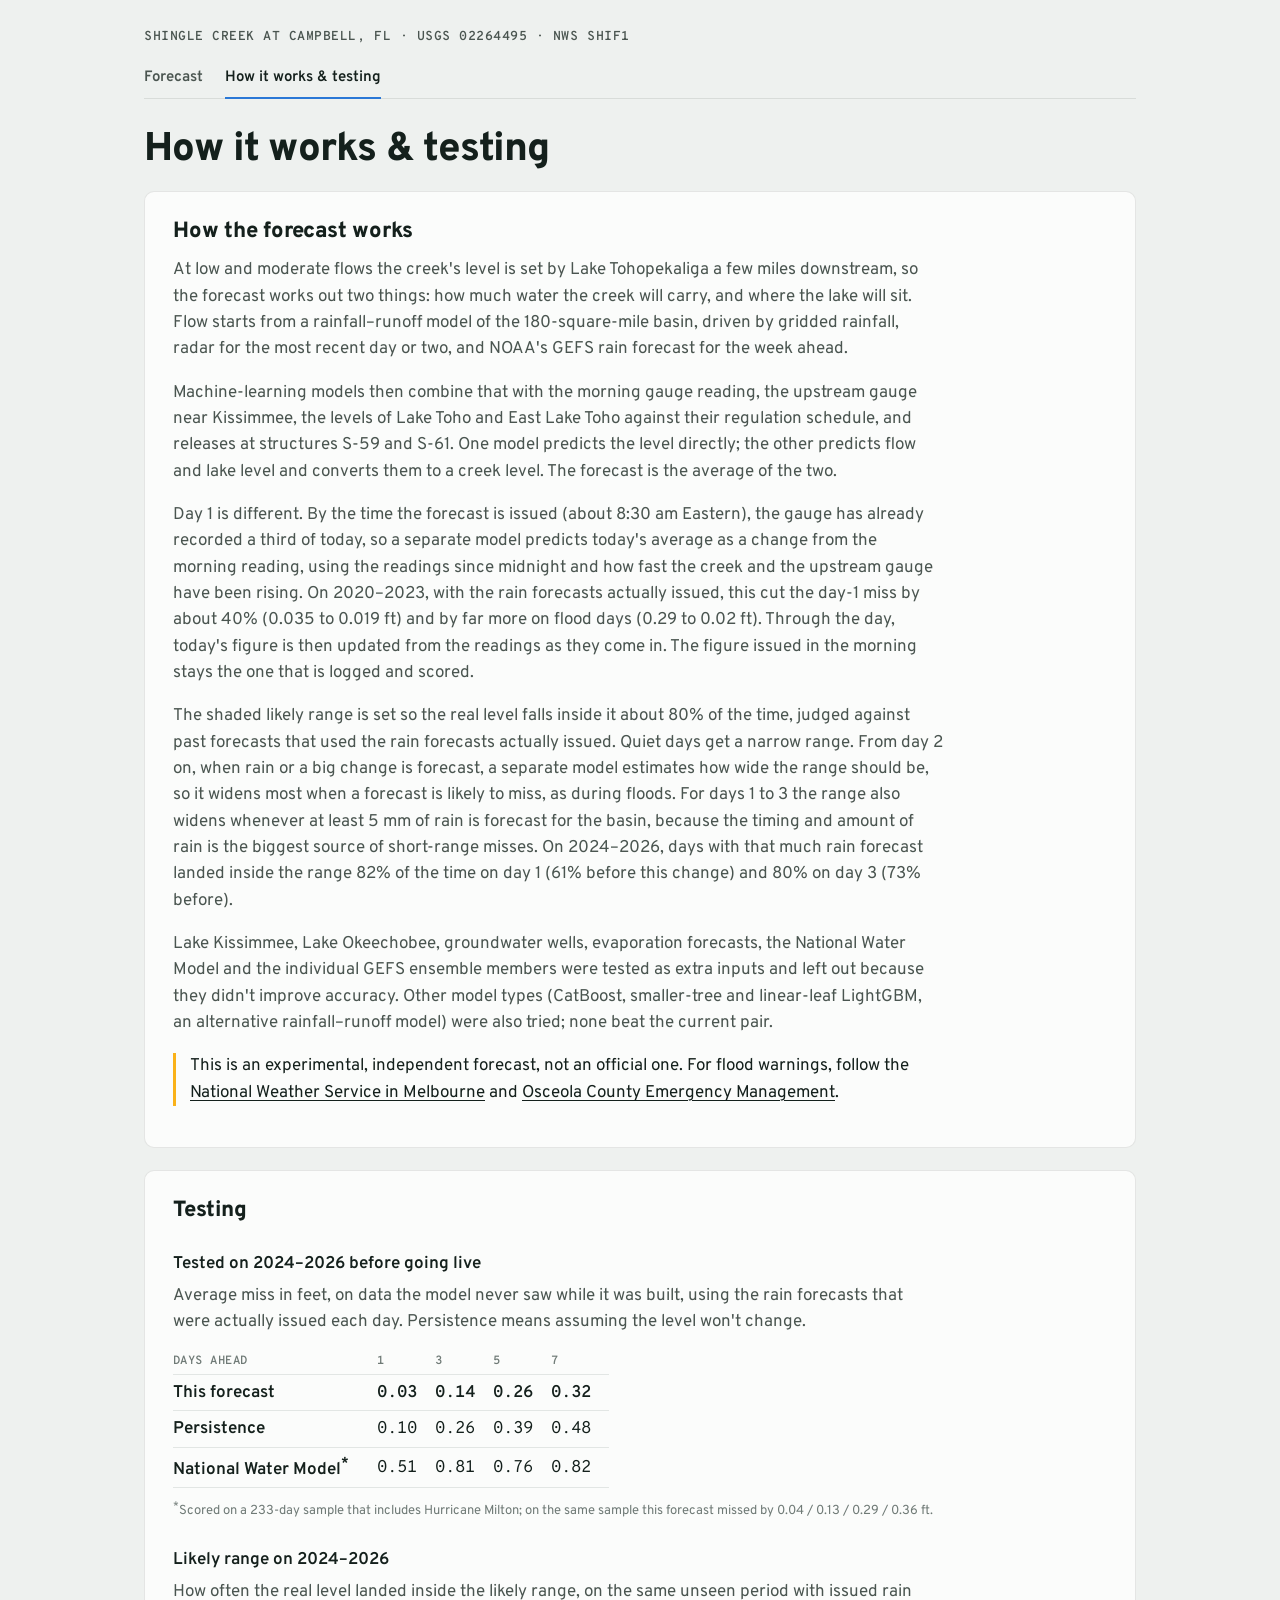
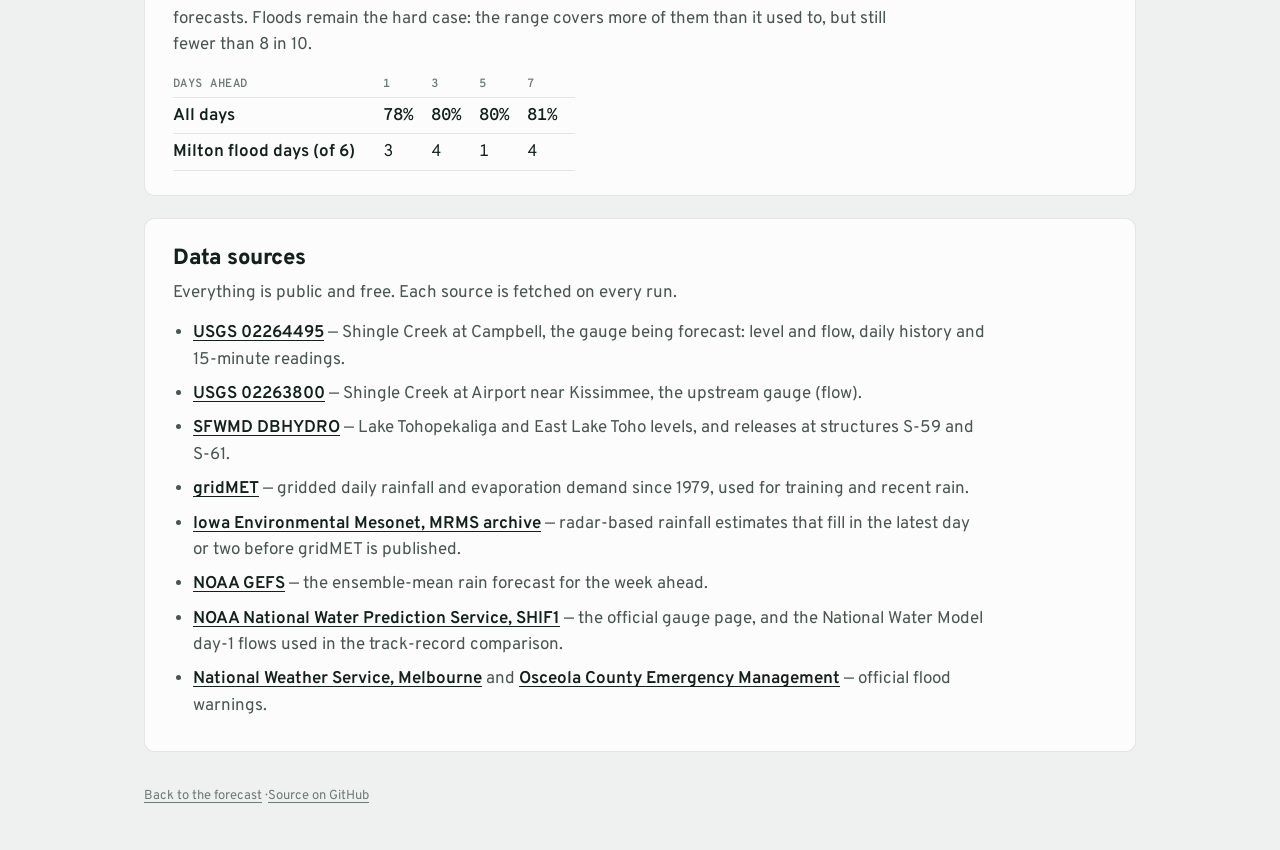
==== commit 22960bfa: "Docs: review outcomes; how-it-works describes the new day 1 and intraday update docs/project_review." ====
--- a/site/how-it-works.html
+++ b/site/how-it-works.html
@@ -26,6 +26,7 @@
       <h2 id="how-heading">How the forecast works</h2>
       <p>At low and moderate flows the creek's level is set by Lake Tohopekaliga a few miles downstream, so the forecast works out two things: how much water the creek will carry, and where the lake will sit. Flow starts from a rainfall–runoff model of the 180-square-mile basin, driven by gridded rainfall, radar for the most recent day or two, and NOAA's GEFS rain forecast for the week ahead.</p>
       <p>Machine-learning models then combine that with the morning gauge reading, the upstream gauge near Kissimmee, the levels of Lake Toho and East Lake Toho against their regulation schedule, and releases at structures S-59 and S-61. One model predicts the level directly; the other predicts flow and lake level and converts them to a creek level. The forecast is the average of the two.</p>
+      <p>Day 1 is different. By the time the forecast is issued (about 8:30 am Eastern), the gauge has already recorded a third of today, so a separate model predicts today's average as a change from the morning reading, using the readings since midnight and how fast the creek and the upstream gauge have been rising. On 2020–2023, with the rain forecasts actually issued, this cut the day-1 miss by about 40% (0.035 to 0.019 ft) and by far more on flood days (0.29 to 0.02 ft). Through the day, today's figure is then updated from the readings as they come in. The figure issued in the morning stays the one that is logged and scored.</p>
       <p>The shaded likely range is set so the real level falls inside it about 80% of the time, judged against past forecasts that used the rain forecasts actually issued. Quiet days get a narrow range. From day 2 on, when rain or a big change is forecast, a separate model estimates how wide the range should be, so it widens most when a forecast is likely to miss, as during floods. For days 1 to 3 the range also widens whenever at least 5&nbsp;mm of rain is forecast for the basin, because the timing and amount of rain is the biggest source of short-range misses. On 2024–2026, days with that much rain forecast landed inside the range 82% of the time on day 1 (61% before this change) and 80% on day 3 (73% before).</p>
       <p>Lake Kissimmee, Lake Okeechobee, groundwater wells, evaporation forecasts, the National Water Model and the individual GEFS ensemble members were tested as extra inputs and left out because they didn't improve accuracy. Other model types (CatBoost, smaller-tree and linear-leaf LightGBM, an alternative rainfall–runoff model) were also tried; none beat the current pair.</p>
       <p class="disclaimer">This is an experimental, independent forecast, not an official one. For flood warnings, follow the <a href="https://www.weather.gov/mlb/">National Weather Service in Melbourne</a> and <a href="https://www.osceola.org/agencies-departments/emergency-management/">Osceola County Emergency Management</a>.</p>
--- a/site/style.css
+++ b/site/style.css
@@ -126,6 +126,7 @@
 .week td:first-child { font-family: var(--font); font-weight: 600; }
 .week .flag { display: inline-block; width: 8px; height: 8px; border-radius: 2px; margin-left: 6px; vertical-align: 1px; }
 .note { margin: 10px 0 0; font-size: 13px; color: var(--muted); }
+.upd { font-size: 11px; line-height: 1.3; color: var(--muted); }
 
 /* ---------- panels ---------- */
 .panel {
